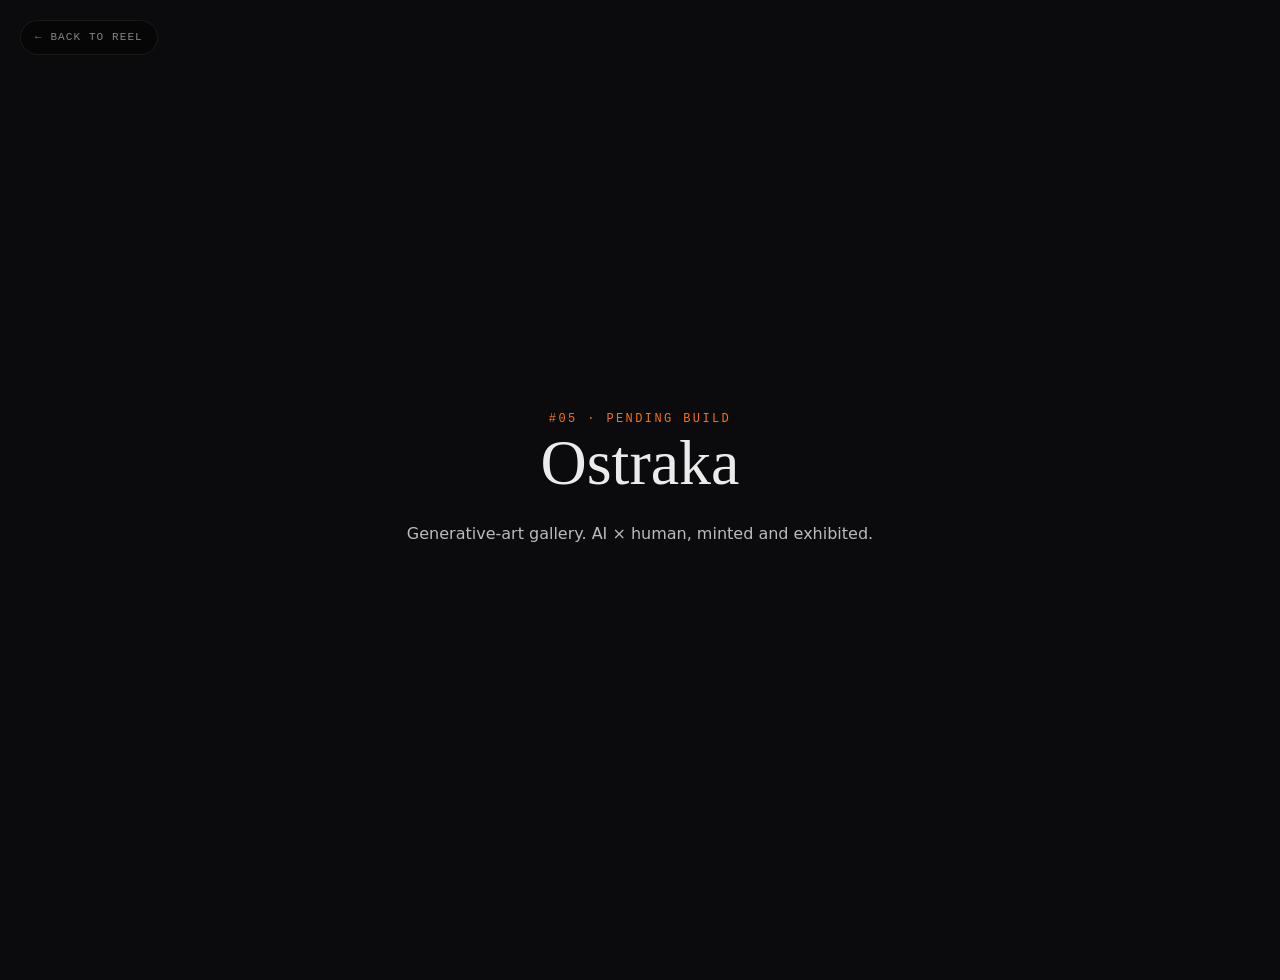
==== 05-ostraka/index.html @ 95a56eee "init: globsense reel scaffold (12 projects + deploy)" ====
<!doctype html><html><head><meta charset="utf-8"><title>Ostraka — pending</title>
<link rel="stylesheet" href="../_shared/tokens.css">
<style>body{display:grid;place-items:center;min-height:100vh;text-align:center;padding:40px;}
h1{font-family:var(--font-display);font-size:var(--t-display);}
.tag{font-family:var(--font-mono);font-size:var(--t-micro);text-transform:uppercase;letter-spacing:.2em;color:var(--brand-accent);}
.lede{color:var(--text-d-body);max-width:540px;margin:24px auto;}</style>
</head><body>
<div>
<div class="tag">#05 · pending build</div>
<h1>Ostraka</h1>
<p class="lede">Generative-art gallery. AI × human, minted and exhibited.</p>
<a class="back-to-reel" href="../">← back to reel</a>
</div>
</body></html>
---- _shared/tokens.css ----
/* ─────────────────────────────────────────────────────────────────────────
 * Globsense Reel — shared design tokens
 *
 * Lifted from /opt/data/home/globsense/design-system/tokens.css with reel-
 * specific additions for cinematic dark mode (the default register of the
 * 2026 reel).
 *
 * Import in every project's <head>:
 *   <link rel="stylesheet" href="/reel/_shared/tokens.css">
 * ───────────────────────────────────────────────────────────────────── */

:root {
  /* Brand */
  --brand-accent: #F97316;
  --brand-accent-hover: #EA580C;
  --brand-gradient: linear-gradient(135deg, #F97316 0%, #FF2442 100%);

  /* Light surface system (use sparingly — most reel pieces are dark) */
  --surface: #FFFFFF;
  --canvas: #F5F5F5;

  /* Dark cinematic register (the default for the reel) */
  --ink-0: #0B0B0D;          /* canvas */
  --ink-1: #111114;          /* card */
  --ink-2: #18181D;          /* elevated */
  --ink-3: #22222A;          /* hover */
  --ink-line: rgba(255,255,255,0.08);
  --ink-line-strong: rgba(255,255,255,0.16);

  /* Text — dark mode */
  --text-d-title: rgba(255,255,255,0.92);
  --text-d-body: rgba(255,255,255,0.72);
  --text-d-caption: rgba(255,255,255,0.50);
  --text-d-disabled: rgba(255,255,255,0.30);

  /* Text — light mode (kept for projects that go light) */
  --text-title: rgba(0,0,0,0.86);
  --text-body: rgba(0,0,0,0.62);
  --text-caption: rgba(0,0,0,0.45);

  /* Type families */
  --font-display: 'Cormorant Garamond', 'EB Garamond', Georgia, 'Songti SC', serif;
  --font-body: 'Inter', system-ui, -apple-system, 'PingFang SC', 'Hiragino Sans GB', sans-serif;
  --font-cn: 'Noto Serif SC', 'Songti SC', 'STSong', serif;
  --font-mono: 'JetBrains Mono', 'SF Mono', 'Cascadia Code', monospace;

  /* Type scale — web */
  --t-hero: clamp(48px, 8vw, 120px);
  --t-display: clamp(36px, 5vw, 72px);
  --t-h1: clamp(28px, 3.5vw, 48px);
  --t-h2: clamp(22px, 2.5vw, 32px);
  --t-h3: 20px;
  --t-body: 16px;
  --t-small: 14px;
  --t-micro: 12px;

  /* Spacing */
  --gap-xs: 4px;
  --gap-sm: 8px;
  --gap-md: 16px;
  --gap-lg: 32px;
  --gap-xl: 64px;
  --gap-2xl: 128px;

  /* Radius */
  --r-sm: 6px;
  --r-md: 12px;
  --r-lg: 24px;
  --r-pill: 9999px;

  /* Motion */
  --ease-cinematic: cubic-bezier(0.22, 1, 0.36, 1);
  --dur-fast: 200ms;
  --dur-base: 400ms;
  --dur-slow: 800ms;
  --dur-epic: 1600ms;

  /* Z */
  --z-stamp: 100;
  --z-modal: 200;
}

/* Defaults: cinematic dark */
html, body {
  margin: 0;
  background: var(--ink-0);
  color: var(--text-d-body);
  font-family: var(--font-body);
  font-size: var(--t-body);
  line-height: 1.5;
  -webkit-font-smoothing: antialiased;
  text-rendering: optimizeLegibility;
}

h1, h2, h3, h4 { color: var(--text-d-title); font-family: var(--font-display); font-weight: 400; line-height: 1.1; margin: 0; }
a { color: inherit; text-decoration: none; }

/* Reel-wide utility classes */
.reel-stamp {
  position: fixed; bottom: 20px; right: 20px; z-index: var(--z-stamp);
  font-family: var(--font-mono); font-size: 10px; letter-spacing: 0.12em;
  text-transform: uppercase; color: var(--text-d-caption);
  background: rgba(0,0,0,0.6); backdrop-filter: blur(8px);
  padding: 8px 12px; border: 1px solid var(--ink-line); border-radius: var(--r-pill);
}
.reel-stamp .accent { color: var(--brand-accent); }

.back-to-reel {
  position: fixed; top: 20px; left: 20px; z-index: var(--z-stamp);
  font-family: var(--font-mono); font-size: 11px; letter-spacing: 0.1em;
  text-transform: uppercase; color: var(--text-d-caption);
  padding: 8px 14px; border: 1px solid var(--ink-line); border-radius: var(--r-pill);
  backdrop-filter: blur(8px); background: rgba(0,0,0,0.4);
  transition: color var(--dur-fast) var(--ease-cinematic), border-color var(--dur-fast);
}
.back-to-reel:hover { color: var(--text-d-title); border-color: var(--ink-line-strong); }
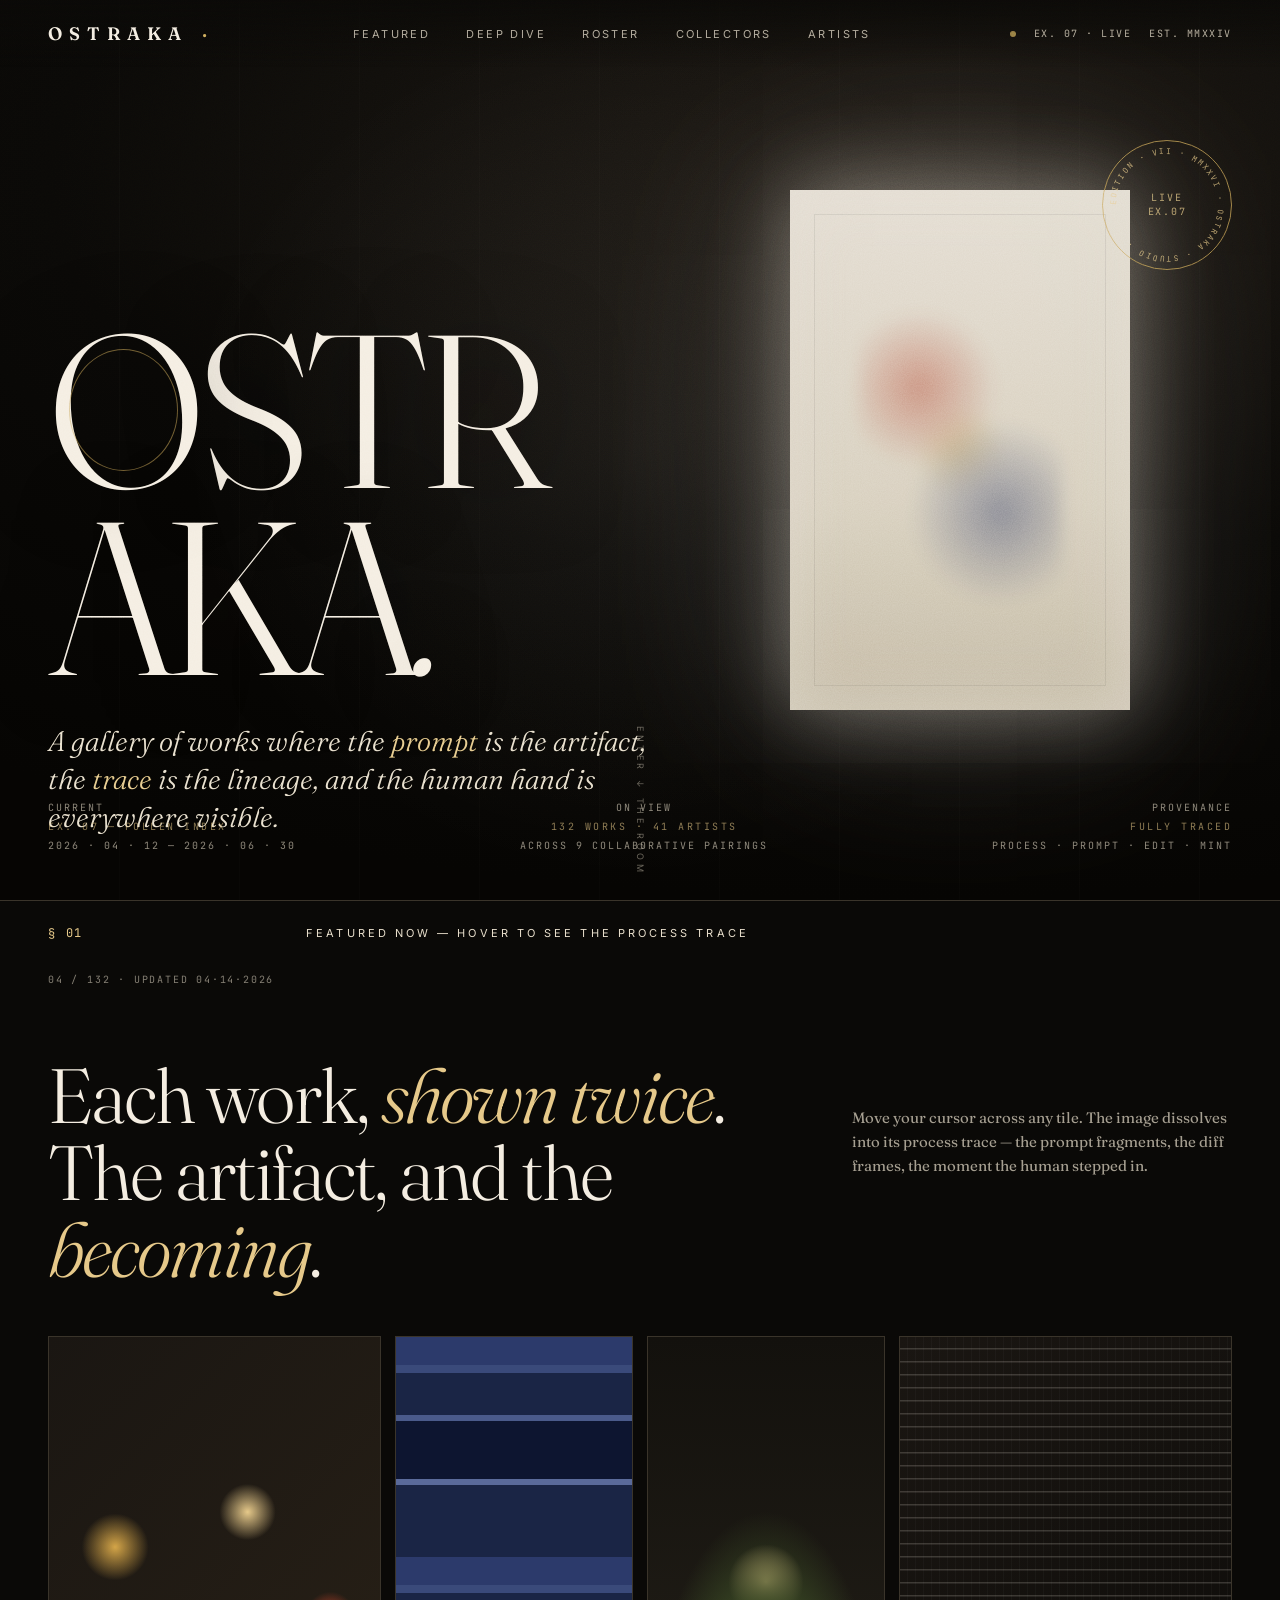
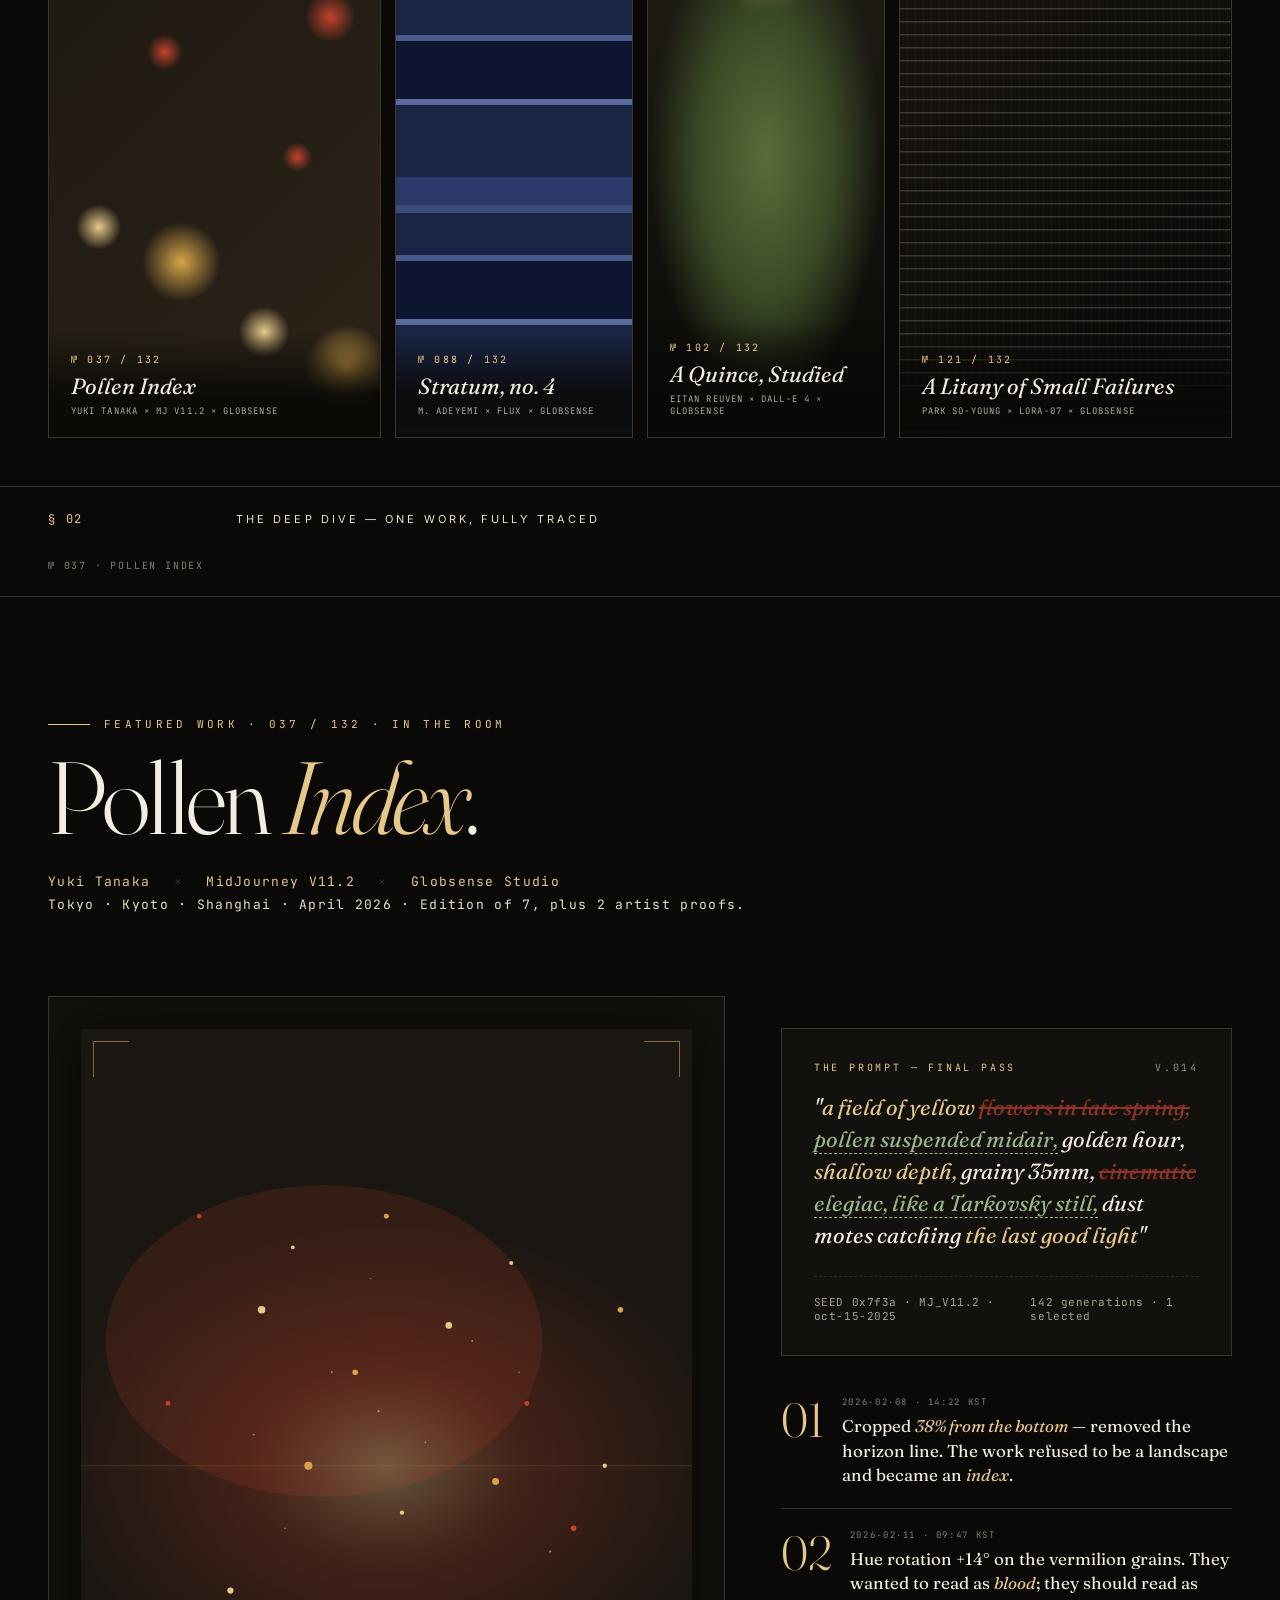
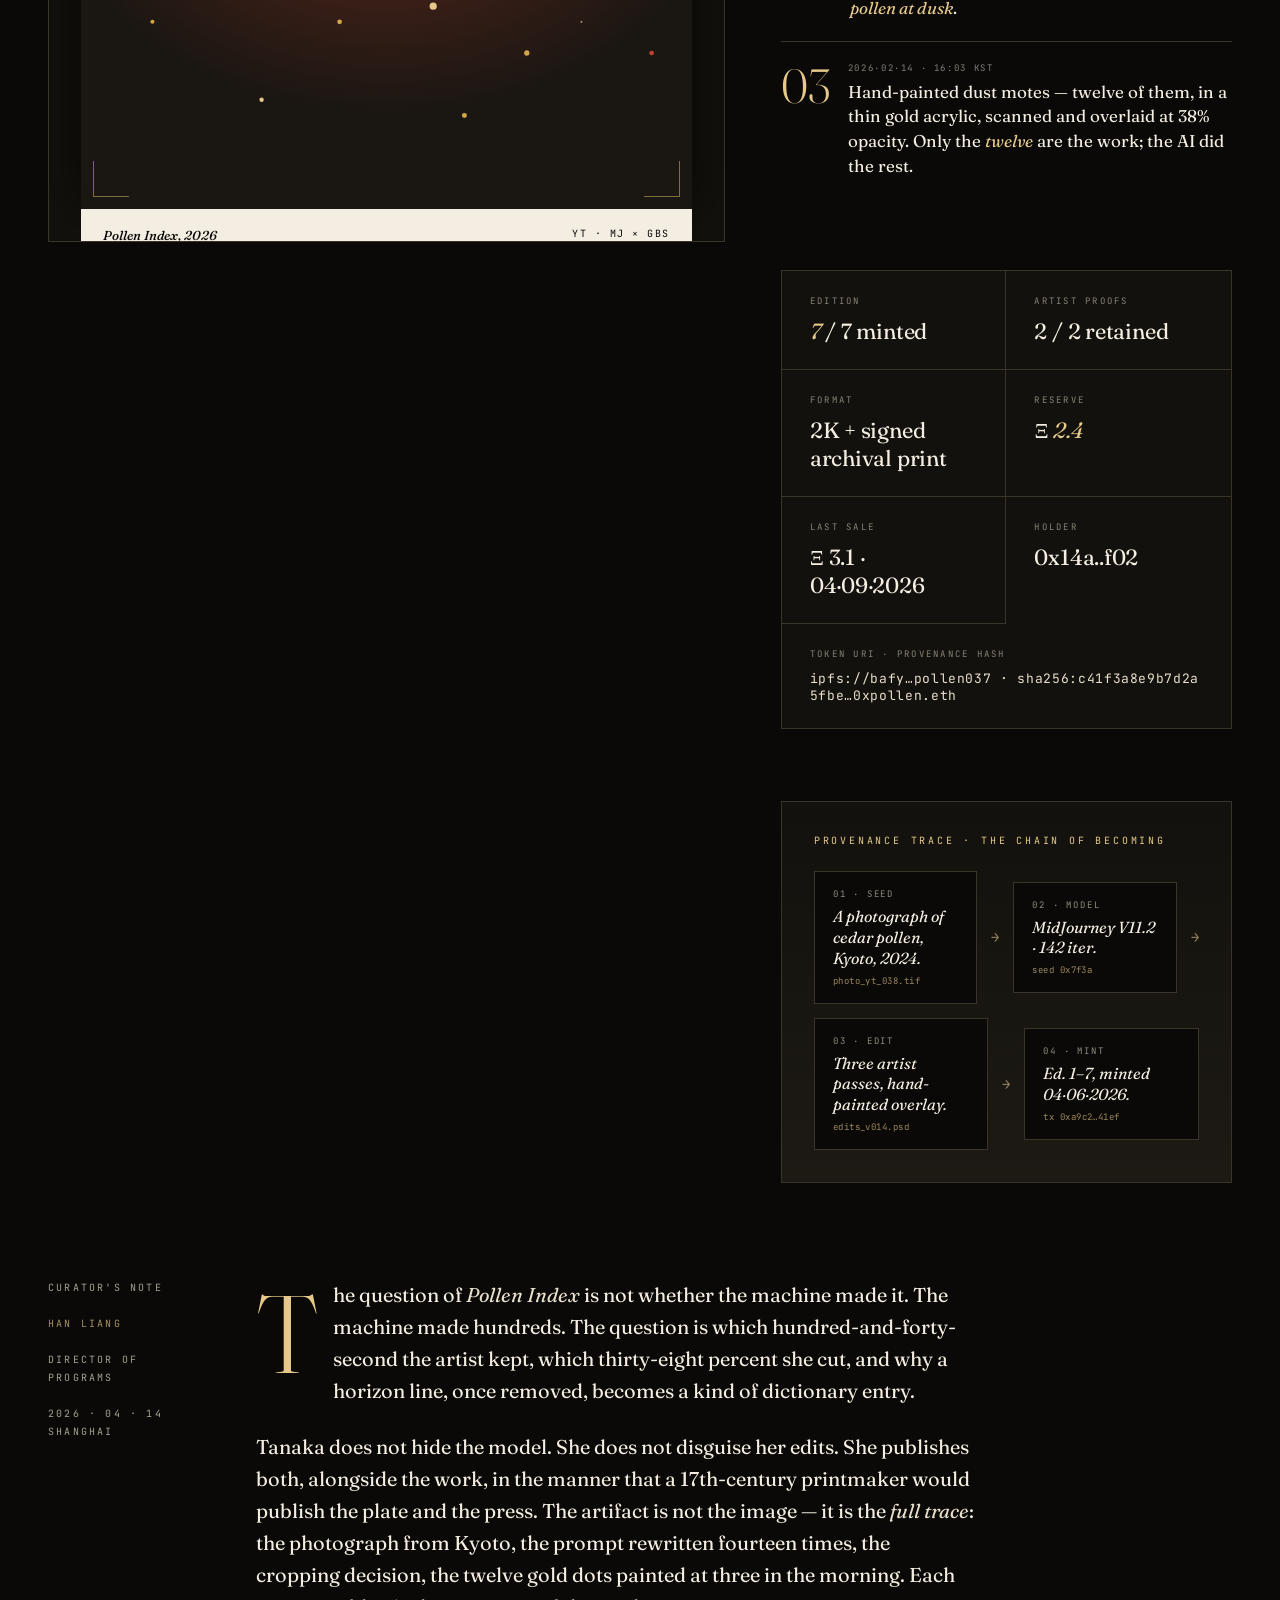
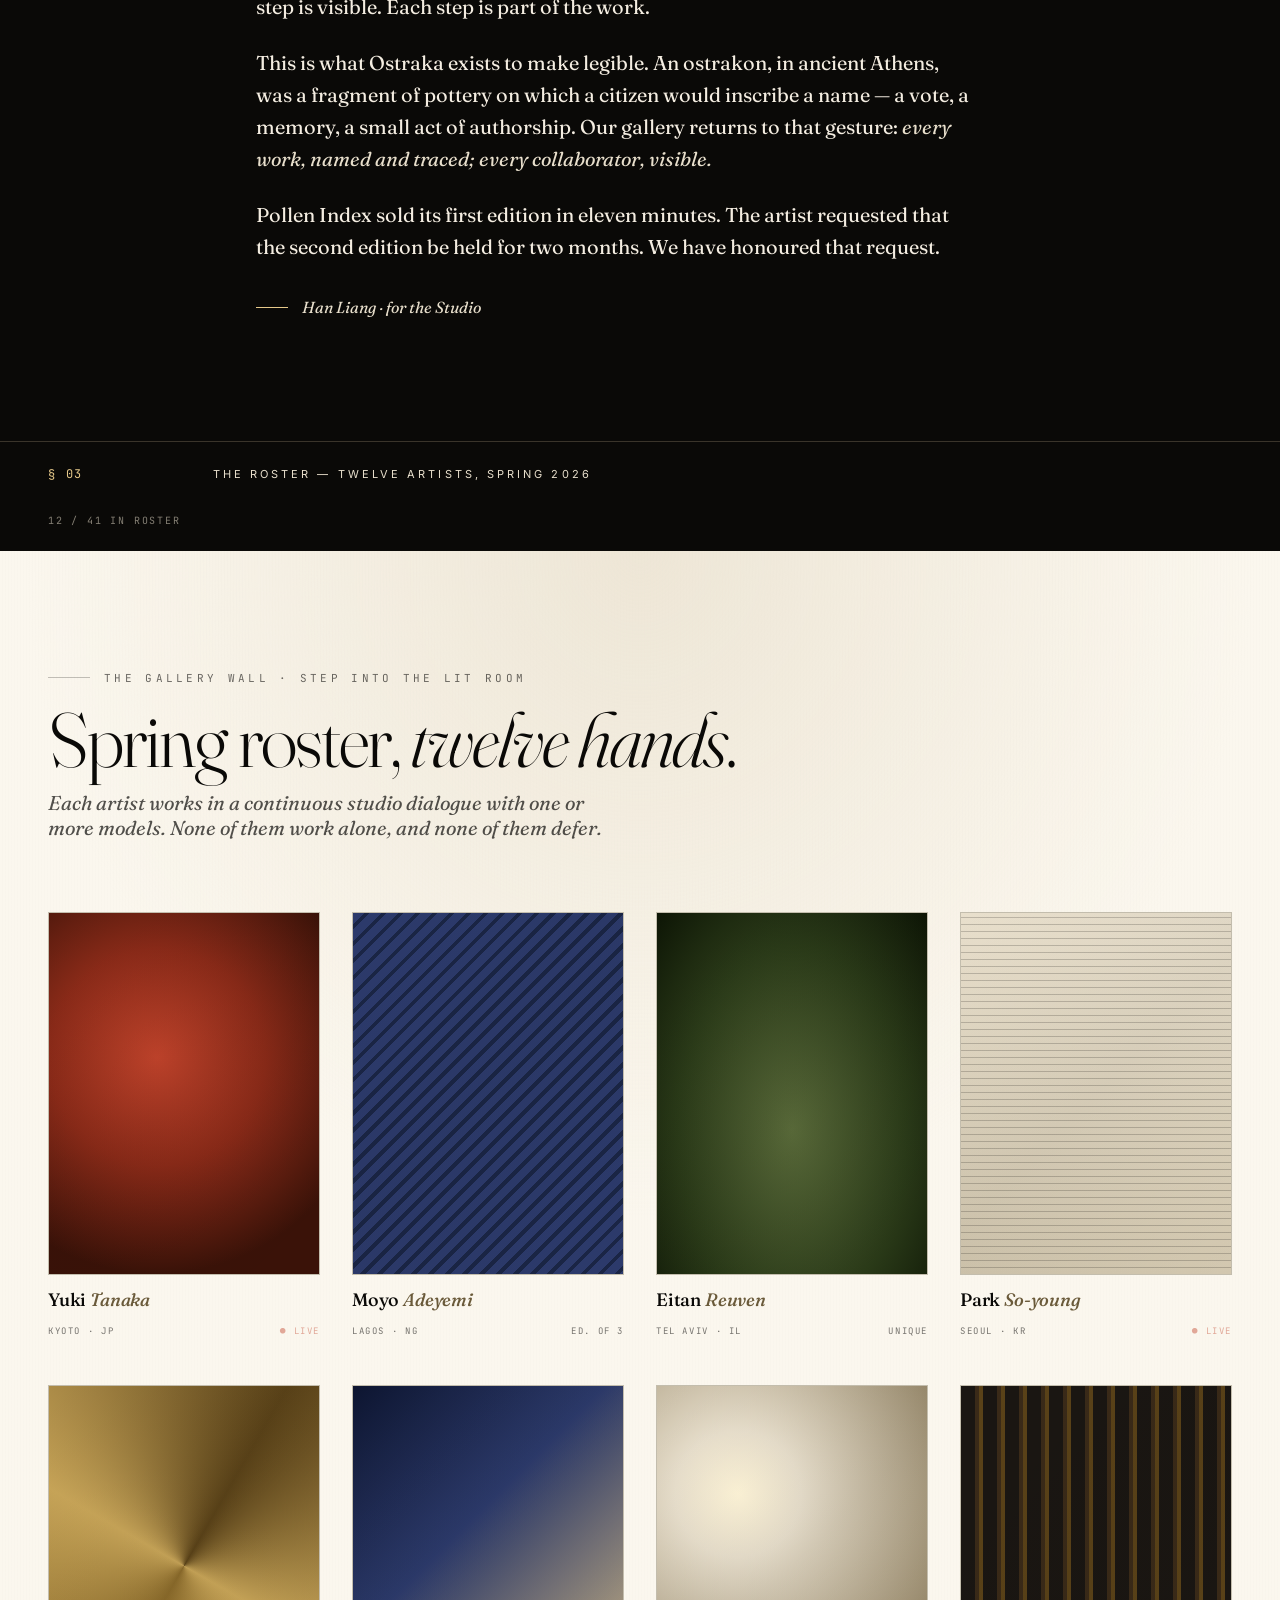
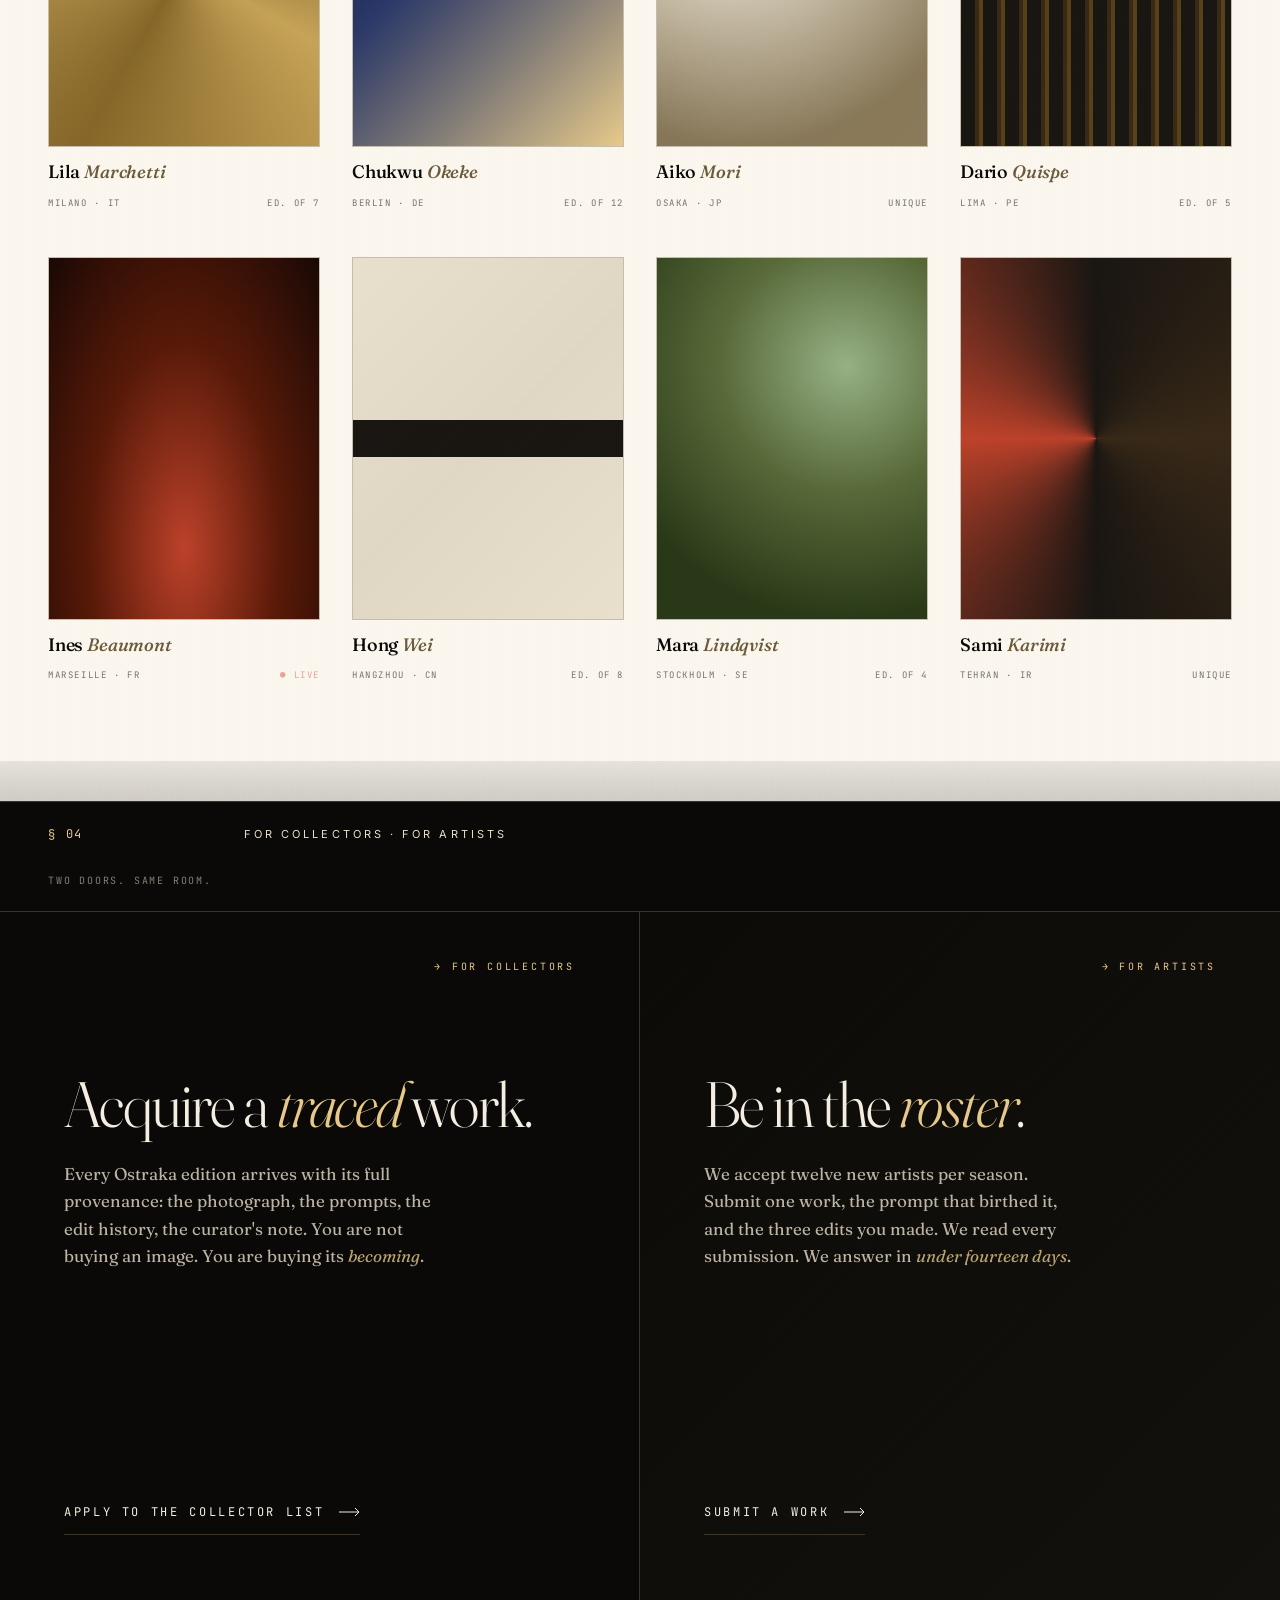
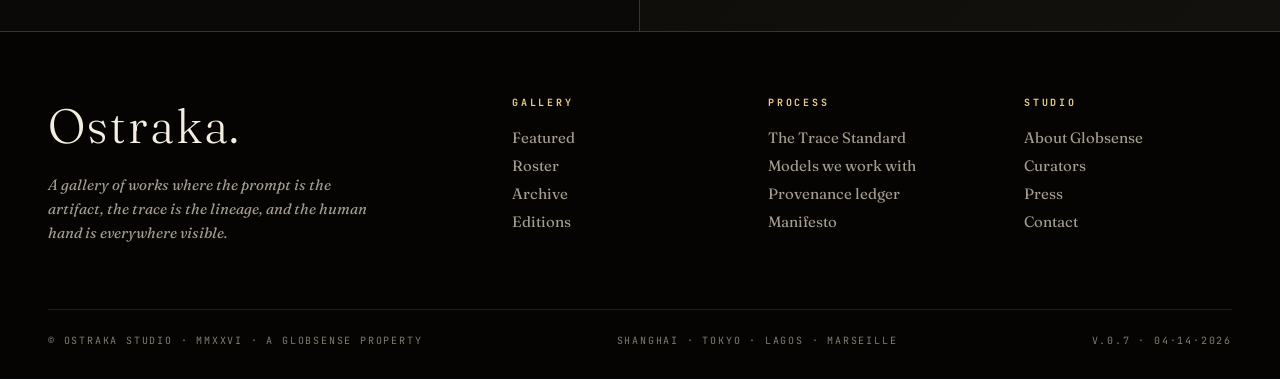
==== commit 20cd6c61: "deploy: 05-ostraka shipped" ====
--- a/05-ostraka/index.html
+++ b/05-ostraka/index.html
@@ -1,14 +1,985 @@
-<!doctype html><html><head><meta charset="utf-8"><title>Ostraka — pending</title>
-<link rel="stylesheet" href="../_shared/tokens.css">
-<style>body{display:grid;place-items:center;min-height:100vh;text-align:center;padding:40px;}
-h1{font-family:var(--font-display);font-size:var(--t-display);}
-.tag{font-family:var(--font-mono);font-size:var(--t-micro);text-transform:uppercase;letter-spacing:.2em;color:var(--brand-accent);}
-.lede{color:var(--text-d-body);max-width:540px;margin:24px auto;}</style>
-</head><body>
-<div>
-<div class="tag">#05 · pending build</div>
-<h1>Ostraka</h1>
-<p class="lede">Generative-art gallery. AI × human, minted and exhibited.</p>
-<a class="back-to-reel" href="../">← back to reel</a>
+<!DOCTYPE html>
+<html lang="en">
+<head>
+<meta charset="UTF-8" />
+<meta name="viewport" content="width=device-width, initial-scale=1.0" />
+<title>OSTRAKA — where the prompt becomes the artifact</title>
+<link rel="preconnect" href="https://fonts.googleapis.com">
+<link rel="preconnect" href="https://fonts.gstatic.com" crossorigin>
+<link href="https://fonts.googleapis.com/css2?family=Fraunces:opsz,wght@9..144,300;9..144,400;9..144,500;9..144,600;9..144,700;9..144,900&family=JetBrains+Mono:wght@300;400;500;700&family=Inter:wght@300;400;500;600&display=swap" rel="stylesheet">
+<style>
+:root{
+  --ink:#0a0907;
+  --ink-2:#13110d;
+  --ink-3:#1d1a14;
+  --line:#3a342a;
+  --bone:#f4ede1;
+  --bone-2:#e8dfcc;
+  --paper:#fbf7ee;
+  --paper-2:#ede5d2;
+  --gilt:#c8a558;
+  --gilt-2:#e6c98a;
+  --vermilion:#c1432b;
+  --cobalt:#2c3a6b;
+  --moss:#5a6b3a;
+}
+*{box-sizing:border-box;margin:0;padding:0}
+html,body{background:var(--ink);color:var(--bone);font-family:'Fraunces',serif;-webkit-font-smoothing:antialiased;overflow-x:hidden}
+::selection{background:var(--gilt);color:var(--ink)}
+a{color:inherit;text-decoration:none}
+img{max-width:100%;display:block}
+
+/* ── grain ───────────────────────────────────── */
+body::before{
+  content:"";position:fixed;inset:0;pointer-events:none;z-index:200;mix-blend-mode:overlay;opacity:.35;
+  background-image:url("data:image/svg+xml;utf8,<svg xmlns='http://www.w3.org/2000/svg' width='180' height='180'><filter id='n'><feTurbulence type='fractalNoise' baseFrequency='0.9' numOctaves='2' stitchTiles='stitch'/><feColorMatrix values='0 0 0 0 0.95  0 0 0 0 0.92  0 0 0 0 0.85  0 0 0 0.6 0'/></filter><rect width='100%' height='100%' filter='url(%23n)'/></svg>");
+}
+
+/* ── nav ───────────────────────────────────── */
+nav.top{
+  position:fixed;top:0;left:0;right:0;z-index:100;
+  padding:22px 48px;display:flex;justify-content:space-between;align-items:center;
+  font-family:'Inter',sans-serif;font-size:11px;letter-spacing:.22em;text-transform:uppercase;
+  background:linear-gradient(to bottom,rgba(10,9,7,.85),rgba(10,9,7,0));
+}
+nav.top .mark{font-family:'Fraunces',serif;font-weight:600;font-size:18px;letter-spacing:.38em;text-transform:uppercase;color:var(--bone)}
+nav.top .mark::after{content:"·";margin-left:14px;color:var(--gilt)}
+nav.top ul{display:flex;gap:36px;list-style:none}
+nav.top ul a{color:var(--bone-2);opacity:.7;transition:opacity .3s,color .3s;position:relative}
+nav.top ul a:hover{opacity:1;color:var(--gilt-2)}
+nav.top .meta{display:flex;gap:18px;align-items:center;color:var(--bone-2);opacity:.7;font-family:'JetBrains Mono',monospace;font-size:10px;letter-spacing:.15em}
+nav.top .dot{width:6px;height:6px;background:var(--gilt);border-radius:50%;animation:pulse 2.4s ease-in-out infinite}
+@keyframes pulse{0%,100%{opacity:1;transform:scale(1)}50%{opacity:.4;transform:scale(.7)}}
+
+/* ── hero ───────────────────────────────────── */
+section.hero{
+  min-height:100vh;position:relative;
+  display:grid;grid-template-columns:1fr;align-items:end;
+  padding:0 48px 64px;overflow:hidden;
+  background:radial-gradient(120% 80% at 70% 20%,#1c1813 0%,#0a0907 55%,#050402 100%);
+}
+.hero .corridor{
+  position:absolute;inset:0;pointer-events:none;
+  background:
+    radial-gradient(ellipse 60% 80% at 50% 50%,rgba(244,237,225,.06),transparent 60%),
+    repeating-linear-gradient(90deg,transparent 0,transparent 119px,rgba(244,237,225,.025) 120px);
+}
+.hero .doorway{
+  position:absolute;top:50%;left:75%;transform:translate(-50%,-50%);
+  width:340px;height:520px;
+  background:linear-gradient(180deg,#f4ede1 0%,#e8dfcc 60%,#d2c7af 100%);
+  box-shadow:
+    0 0 80px rgba(244,237,225,.4),
+    0 0 200px rgba(244,237,225,.25),
+    inset 0 0 60px rgba(244,237,225,.6);
+  opacity:.92;
+}
+.hero .doorway::before{
+  content:"";position:absolute;inset:24px;border:1px solid rgba(10,9,7,.08);
+}
+.hero .doorway::after{
+  content:"";position:absolute;left:50%;top:50%;transform:translate(-50%,-50%);
+  width:60%;height:60%;
+  background:
+    radial-gradient(circle at 30% 30%,var(--vermilion) 0,transparent 30%),
+    radial-gradient(circle at 70% 70%,var(--cobalt) 0,transparent 35%),
+    radial-gradient(circle at 50% 50%,var(--gilt) 0,transparent 25%);
+  filter:blur(8px);opacity:.45;
+}
+.hero h1{
+  font-family:'Fraunces',serif;font-weight:300;font-variation-settings:"opsz" 144;
+  font-size:clamp(72px,17vw,260px);line-height:.86;letter-spacing:-.04em;
+  color:var(--bone);position:relative;z-index:2;
+  text-shadow:0 0 80px rgba(10,9,7,.6);
+}
+.hero h1 .o-1{display:inline-block;position:relative}
+.hero h1 .o-1::after{
+  content:"";position:absolute;left:14%;top:18%;width:72%;height:64%;
+  border-radius:50%;border:1px solid var(--gilt);opacity:.5;
+  animation:rot 12s linear infinite;
+}
+@keyframes rot{to{transform:rotate(360deg)}}
+.hero .tag{
+  position:relative;z-index:2;margin-top:32px;
+  font-family:'Fraunces',serif;font-style:italic;font-weight:300;
+  font-size:clamp(20px,2.2vw,32px);color:var(--bone-2);
+  max-width:640px;line-height:1.35;
+}
+.hero .tag em{color:var(--gilt-2);font-style:italic}
+.hero .meta-row{
+  position:absolute;bottom:48px;left:48px;right:48px;
+  display:flex;justify-content:space-between;align-items:flex-end;
+  font-family:'JetBrains Mono',monospace;font-size:10px;letter-spacing:.2em;
+  text-transform:uppercase;color:var(--bone-2);opacity:.55;z-index:3;
+}
+.hero .meta-row .col{display:flex;flex-direction:column;gap:6px}
+.hero .meta-row .col strong{color:var(--gilt-2);font-weight:400;letter-spacing:.25em}
+.hero .scroll-cue{
+  position:absolute;left:50%;bottom:24px;transform:translateX(-50%);
+  font-family:'Inter',sans-serif;font-size:9px;letter-spacing:.4em;color:var(--bone-2);opacity:.4;
+  writing-mode:vertical-rl;text-transform:uppercase;
+}
+.hero .ed-stamp{
+  position:absolute;top:140px;right:48px;
+  width:130px;height:130px;border:1px solid var(--gilt);border-radius:50%;
+  display:grid;place-items:center;font-family:'JetBrains Mono',monospace;
+  font-size:10px;color:var(--gilt-2);letter-spacing:.18em;text-align:center;line-height:1.4;
+  opacity:.7;animation:rot 60s linear infinite;
+}
+.ed-stamp svg{position:absolute;inset:0;width:100%;height:100%}
+.ed-stamp svg text{fill:var(--gilt-2);font-family:'JetBrains Mono',monospace;font-size:8px;letter-spacing:.2em}
+
+/* ── section header  ───────────────────────────────────── */
+.shead{
+  display:grid;grid-template-columns:auto 1fr auto;gap:32px;align-items:center;
+  padding:24px 48px;border-top:1px solid var(--line);
+  font-family:'Inter',sans-serif;font-size:11px;letter-spacing:.28em;text-transform:uppercase;
+  color:var(--bone-2);
+}
+.shead .num{font-family:'JetBrains Mono',monospace;color:var(--gilt-2);font-size:12px;letter-spacing:.15em}
+.shead .line{height:1px;background:var(--line)}
+.shead .right{font-family:'JetBrains Mono',monospace;font-size:10px;color:var(--bone-2);opacity:.55;letter-spacing:.18em}
+
+/* ── featured grid ───────────────────────────────────── */
+section.featured{padding:48px;background:var(--ink);position:relative}
+.featured-title{
+  display:flex;justify-content:space-between;align-items:baseline;margin-bottom:48px;
+}
+.featured-title h2{
+  font-family:'Fraunces',serif;font-weight:300;font-size:clamp(40px,6vw,86px);
+  letter-spacing:-.025em;line-height:1;color:var(--bone);
+}
+.featured-title h2 em{font-style:italic;color:var(--gilt-2);font-weight:300}
+.featured-title .blurb{
+  max-width:380px;font-family:'Fraunces',serif;font-size:15px;line-height:1.6;
+  color:var(--bone-2);opacity:.7;
+}
+.tiles{
+  display:grid;grid-template-columns:1.4fr 1fr 1fr 1.4fr;gap:14px;height:78vh;min-height:560px;
+}
+.tile{
+  position:relative;overflow:hidden;background:var(--ink-2);cursor:crosshair;
+  border:1px solid var(--line);
+  transition:flex-grow .6s ease, border-color .4s;
+}
+.tile .canvas{position:absolute;inset:0;transition:transform 1.2s cubic-bezier(.2,.7,.1,1),filter .6s}
+.tile:hover .canvas{transform:scale(1.04);filter:brightness(1.1) saturate(1.2)}
+.tile:hover{border-color:var(--gilt)}
+.tile .label{
+  position:absolute;bottom:0;left:0;right:0;padding:20px 22px;z-index:3;
+  background:linear-gradient(180deg,transparent 0%,rgba(10,9,7,.92) 60%);
+}
+.tile .num{font-family:'JetBrains Mono',monospace;font-size:10px;color:var(--gilt-2);letter-spacing:.22em;margin-bottom:8px;display:block}
+.tile .title{font-family:'Fraunces',serif;font-weight:400;font-style:italic;font-size:22px;color:var(--bone);line-height:1.15;margin-bottom:6px}
+.tile .by{font-family:'JetBrains Mono',monospace;font-size:9px;color:var(--bone-2);opacity:.75;letter-spacing:.12em;text-transform:uppercase}
+.tile .trace{
+  position:absolute;top:0;right:0;bottom:0;left:0;z-index:2;
+  background:rgba(10,9,7,.88);opacity:0;transition:opacity .5s;
+  display:grid;place-items:center;padding:24px;
+  font-family:'JetBrains Mono',monospace;font-size:11px;color:var(--bone-2);
+  line-height:1.7;letter-spacing:.04em;
+}
+.tile:hover .trace{opacity:1;animation:traceFlicker .25s steps(2,end) infinite}
+@keyframes traceFlicker{50%{filter:hue-rotate(15deg) brightness(1.1)}}
+.tile .trace .ln{display:block;opacity:0;animation:traceLine .3s forwards}
+.tile:hover .trace .ln:nth-child(1){animation-delay:.05s}
+.tile:hover .trace .ln:nth-child(2){animation-delay:.18s}
+.tile:hover .trace .ln:nth-child(3){animation-delay:.32s}
+.tile:hover .trace .ln:nth-child(4){animation-delay:.48s}
+.tile:hover .trace .ln:nth-child(5){animation-delay:.66s}
+.tile:hover .trace .ln:nth-child(6){animation-delay:.84s}
+.tile:hover .trace .ln:nth-child(7){animation-delay:1.02s}
+@keyframes traceLine{to{opacity:1}}
+.tile .trace .ln em{color:var(--gilt-2);font-style:normal}
+.tile .trace .ln .add{color:#7eb87e}
+.tile .trace .ln .rem{color:var(--vermilion);text-decoration:line-through}
+
+/* art canvases */
+.c-pollen{
+  background:
+    radial-gradient(circle at 20% 30%,#d4a548 0,transparent 6%),
+    radial-gradient(circle at 35% 45%,#c1432b 0,transparent 4%),
+    radial-gradient(circle at 60% 25%,#e6c98a 0,transparent 5%),
+    radial-gradient(circle at 75% 60%,#c1432b 0,transparent 3%),
+    radial-gradient(circle at 40% 75%,#d4a548 0,transparent 7%),
+    radial-gradient(circle at 65% 85%,#e6c98a 0,transparent 4%),
+    radial-gradient(circle at 85% 40%,#c1432b 0,transparent 5%),
+    radial-gradient(circle at 15% 70%,#e6c98a 0,transparent 4%),
+    radial-gradient(circle at 90% 90%,#d4a548 0,transparent 6%),
+    linear-gradient(135deg,#1a1612,#2d2418);
+}
+.c-strata{
+  background:
+    repeating-linear-gradient(180deg,
+      #2c3a6b 0px,#2c3a6b 28px,
+      #3a4a7a 28px,#3a4a7a 36px,
+      #1a2545 36px,#1a2545 78px,
+      #4a5a8a 78px,#4a5a8a 84px,
+      #0d1530 84px,#0d1530 142px,
+      #5a6a9a 142px,#5a6a9a 148px,
+      #1a2545 148px,#1a2545 220px),
+    linear-gradient(90deg,transparent 60%,rgba(10,9,7,.6));
+}
+.c-still{
+  background:
+    radial-gradient(ellipse 70% 50% at 50% 60%,#5a6b3a 0,#3a4a25 40%,transparent 70%),
+    radial-gradient(ellipse 40% 30% at 50% 60%,#8a9a5a 0,transparent 60%),
+    radial-gradient(circle at 50% 35%,#e6c98a 0,transparent 8%),
+    linear-gradient(180deg,#13110d 0%,#1d1a14 40%,#0a0907 100%);
+}
+.c-litany{
+  background:
+    repeating-linear-gradient(0deg,transparent 0,transparent 11px,rgba(244,237,225,.18) 12px,rgba(244,237,225,.18) 13px),
+    repeating-linear-gradient(90deg,transparent 0,transparent 7px,rgba(244,237,225,.06) 8px),
+    linear-gradient(135deg,#1a1612,#0a0907);
+}
+
+/* ── deep dive ───────────────────────────────────── */
+section.deep{
+  padding:120px 0;background:var(--ink);position:relative;
+  border-top:1px solid var(--line);
+}
+.deep .container{max-width:1440px;margin:0 auto;padding:0 48px}
+.deep .eyebrow{
+  font-family:'JetBrains Mono',monospace;font-size:11px;letter-spacing:.3em;color:var(--gilt-2);
+  text-transform:uppercase;margin-bottom:18px;display:flex;align-items:center;gap:14px;
+}
+.deep .eyebrow::before{content:"";width:42px;height:1px;background:var(--gilt-2)}
+.deep h2{
+  font-family:'Fraunces',serif;font-weight:300;font-variation-settings:"opsz" 144;
+  font-size:clamp(48px,8vw,132px);line-height:.94;letter-spacing:-.035em;
+  margin-bottom:24px;color:var(--bone);
+}
+.deep h2 em{font-style:italic;color:var(--gilt-2);font-weight:300}
+.deep .by-line{
+  font-family:'JetBrains Mono',monospace;font-size:13px;color:var(--bone-2);letter-spacing:.1em;
+  margin-bottom:80px;line-height:1.8;
+}
+.deep .by-line span{color:var(--gilt-2)}
+.deep .by-line .x{margin:0 14px;color:var(--line)}
+
+.deep-grid{display:grid;grid-template-columns:1.5fr 1fr;gap:56px;margin-bottom:96px}
+.work-frame{
+  aspect-ratio:4/5;position:relative;background:var(--ink-2);
+  border:1px solid var(--line);overflow:hidden;
+}
+.work-frame .matte{
+  position:absolute;inset:32px;background:var(--ink);overflow:hidden;
+  box-shadow:inset 0 0 0 1px rgba(244,237,225,.08),0 0 50px rgba(0,0,0,.6);
+}
+.work-frame .art{
+  position:absolute;inset:0;
+}
+.work-frame .corner{
+  position:absolute;width:36px;height:36px;border:1px solid var(--gilt);opacity:.6;
+}
+.work-frame .corner.tl{top:12px;left:12px;border-right:none;border-bottom:none}
+.work-frame .corner.tr{top:12px;right:12px;border-left:none;border-bottom:none}
+.work-frame .corner.bl{bottom:12px;left:12px;border-right:none;border-top:none}
+.work-frame .corner.br{bottom:12px;right:12px;border-left:none;border-top:none}
+.work-frame .plaque{
+  position:absolute;left:32px;right:32px;bottom:-20px;background:var(--bone);color:var(--ink);
+  padding:18px 22px;font-family:'JetBrains Mono',monospace;font-size:10px;letter-spacing:.15em;
+  text-transform:uppercase;display:flex;justify-content:space-between;
+}
+.work-frame .plaque .title-it{font-family:'Fraunces',serif;font-style:italic;font-size:13px;text-transform:none;letter-spacing:0;font-weight:500}
+
+.pollen-art{
+  position:absolute;inset:0;
+  background:radial-gradient(ellipse 50% 70% at 50% 55%,#1a1612 0%,#0a0907 100%);
+}
+.pollen-art svg{position:absolute;inset:0;width:100%;height:100%}
+
+.deep-side{display:flex;flex-direction:column;gap:40px;padding-top:32px}
+.prompt-card{
+  background:var(--ink-2);border:1px solid var(--line);padding:32px;position:relative;
+}
+.prompt-card .lbl{
+  font-family:'JetBrains Mono',monospace;font-size:10px;letter-spacing:.28em;color:var(--gilt-2);
+  text-transform:uppercase;margin-bottom:18px;display:flex;justify-content:space-between;
+}
+.prompt-card .lbl span:last-child{color:var(--bone-2);opacity:.6}
+.prompt-card .pmt{
+  font-family:'Fraunces',serif;font-style:italic;font-weight:400;font-size:22px;line-height:1.45;
+  color:var(--bone);
+}
+.prompt-card .pmt mark{background:transparent;color:var(--gilt-2);font-style:italic}
+.prompt-card .pmt .strike{text-decoration:line-through;color:var(--vermilion);opacity:.7}
+.prompt-card .pmt .ins{color:#9bb78a;border-bottom:1px dashed #9bb78a}
+.prompt-card .seed{
+  margin-top:24px;padding-top:18px;border-top:1px dashed var(--line);
+  font-family:'JetBrains Mono',monospace;font-size:11px;color:var(--bone-2);opacity:.7;
+  display:flex;justify-content:space-between;letter-spacing:.05em;
+}
+
+.edits{display:flex;flex-direction:column;gap:20px}
+.edit-row{
+  display:grid;grid-template-columns:auto 1fr;gap:18px;align-items:start;
+  padding-bottom:20px;border-bottom:1px solid var(--line);
+}
+.edit-row:last-child{border-bottom:none}
+.edit-num{
+  font-family:'Fraunces',serif;font-weight:300;font-size:48px;line-height:1;color:var(--gilt-2);
+  font-variation-settings:"opsz" 144;
+}
+.edit-body .when{font-family:'JetBrains Mono',monospace;font-size:9px;letter-spacing:.18em;color:var(--bone-2);opacity:.55;text-transform:uppercase;margin-bottom:6px}
+.edit-body .what{font-family:'Fraunces',serif;font-size:17px;line-height:1.45;color:var(--bone);font-weight:400}
+.edit-body .what em{font-style:italic;color:var(--gilt-2)}
+
+/* mint metadata */
+.mint{
+  display:grid;grid-template-columns:1fr 1fr;gap:0;
+  margin-top:32px;border:1px solid var(--line);background:var(--ink-2);
+}
+.mint .cell{padding:24px 28px;border-right:1px solid var(--line);border-bottom:1px solid var(--line)}
+.mint .cell:nth-child(2n){border-right:none}
+.mint .cell:nth-last-child(-n+2){border-bottom:none}
+.mint .k{font-family:'JetBrains Mono',monospace;font-size:9px;letter-spacing:.25em;color:var(--bone-2);opacity:.55;text-transform:uppercase;margin-bottom:10px}
+.mint .v{font-family:'Fraunces',serif;font-weight:400;font-size:22px;color:var(--bone);letter-spacing:-.01em}
+.mint .v em{font-style:italic;color:var(--gilt-2)}
+.mint .v.mono{font-family:'JetBrains Mono',monospace;font-size:13px;letter-spacing:.05em;color:var(--bone-2);word-break:break-all}
+
+.provenance{
+  margin-top:32px;padding:32px;background:linear-gradient(180deg,var(--ink-2),var(--ink-3));
+  border:1px solid var(--line);
+}
+.provenance .lbl{font-family:'JetBrains Mono',monospace;font-size:10px;letter-spacing:.28em;color:var(--gilt-2);text-transform:uppercase;margin-bottom:24px}
+.prov-chain{display:flex;align-items:center;gap:14px;flex-wrap:wrap}
+.prov-node{
+  flex:1;min-width:160px;border:1px solid var(--line);padding:16px 18px;background:var(--ink);
+  position:relative;
+}
+.prov-node .t{font-family:'JetBrains Mono',monospace;font-size:9px;letter-spacing:.2em;color:var(--bone-2);opacity:.6;text-transform:uppercase;margin-bottom:6px}
+.prov-node .n{font-family:'Fraunces',serif;font-style:italic;font-size:16px;color:var(--bone);line-height:1.3}
+.prov-node .h{font-family:'JetBrains Mono',monospace;font-size:9px;color:var(--gilt-2);opacity:.65;margin-top:6px;letter-spacing:.05em}
+.prov-arr{color:var(--gilt-2);font-family:'JetBrains Mono',monospace;font-size:14px;opacity:.6}
+
+.essay{
+  margin-top:96px;display:grid;grid-template-columns:160px 1fr;gap:48px;
+}
+.essay .meta{font-family:'JetBrains Mono',monospace;font-size:10px;letter-spacing:.22em;text-transform:uppercase;color:var(--bone-2);opacity:.7;line-height:1.8}
+.essay .meta span{display:block;color:var(--gilt-2)}
+.essay-body{
+  font-family:'Fraunces',serif;font-size:20px;line-height:1.6;color:var(--bone);max-width:720px;
+}
+.essay-body .dropcap{
+  float:left;font-family:'Fraunces',serif;font-weight:300;font-variation-settings:"opsz" 144;
+  font-size:110px;line-height:.85;padding:8px 14px 0 0;color:var(--gilt-2);
+}
+.essay-body p{margin-bottom:1.2em}
+.essay-body p em{font-style:italic;color:var(--bone-2)}
+.essay-body .sig{
+  margin-top:32px;font-family:'Fraunces',serif;font-style:italic;font-size:16px;color:var(--bone-2);
+  display:flex;align-items:center;gap:14px;
+}
+.essay-body .sig::before{content:"";display:block;width:32px;height:1px;background:var(--gilt-2)}
+
+/* ── gallery wall (white section) ───────────────────────────────────── */
+section.wall{
+  background:var(--paper);color:var(--ink);padding:120px 48px;position:relative;
+  overflow:hidden;
+}
+.wall::before{
+  content:"";position:absolute;inset:0;
+  background:
+    radial-gradient(ellipse 80% 60% at 50% 0%,rgba(232,223,204,.7) 0%,transparent 60%),
+    repeating-linear-gradient(90deg,transparent 0,transparent 2px,rgba(10,9,7,.015) 3px);
+  pointer-events:none;
+}
+.wall .container{max-width:1440px;margin:0 auto;position:relative}
+.wall .floor{
+  position:absolute;bottom:-120px;left:-48px;right:-48px;height:160px;
+  background:linear-gradient(180deg,rgba(10,9,7,.08),rgba(10,9,7,.18));
+  transform:perspective(800px) rotateX(78deg);transform-origin:top;
+}
+.wall .eyebrow{font-family:'JetBrains Mono',monospace;font-size:11px;letter-spacing:.3em;color:var(--ink);opacity:.6;text-transform:uppercase;margin-bottom:18px;display:flex;align-items:center;gap:14px}
+.wall .eyebrow::before{content:"";width:42px;height:1px;background:var(--ink);opacity:.4}
+.wall h2{
+  font-family:'Fraunces',serif;font-weight:300;font-variation-settings:"opsz" 144;
+  font-size:clamp(40px,6vw,86px);line-height:.96;letter-spacing:-.025em;color:var(--ink);
+  margin-bottom:14px;
+}
+.wall h2 em{font-style:italic}
+.wall .sub{font-family:'Fraunces',serif;font-style:italic;font-size:20px;color:var(--ink);opacity:.7;max-width:560px;margin-bottom:72px}
+
+.roster{
+  display:grid;grid-template-columns:repeat(4,1fr);gap:48px 32px;
+}
+.artist{display:flex;flex-direction:column;gap:14px;cursor:default;transition:transform .4s}
+.artist:hover{transform:translateY(-4px)}
+.portrait{
+  aspect-ratio:3/4;background:var(--paper-2);border:1px solid rgba(10,9,7,.18);
+  position:relative;overflow:hidden;
+}
+.portrait::after{
+  content:"";position:absolute;inset:0;
+  background:linear-gradient(135deg,transparent 0%,rgba(10,9,7,.04) 50%,transparent 100%);
+  pointer-events:none;
+}
+.p-art{position:absolute;inset:0;display:grid;place-items:center}
+
+.artist .name{font-family:'Fraunces',serif;font-weight:500;font-size:18px;color:var(--ink);letter-spacing:-.01em;line-height:1.2}
+.artist .name em{font-style:italic;color:#6a5a3a}
+.artist .meta{font-family:'JetBrains Mono',monospace;font-size:9px;letter-spacing:.18em;color:var(--ink);opacity:.55;text-transform:uppercase;display:flex;justify-content:space-between}
+.artist .meta .dot{color:var(--vermilion);opacity:.8}
+
+/* ── CTA split ───────────────────────────────────── */
+section.cta{
+  display:grid;grid-template-columns:1fr 1fr;min-height:80vh;background:var(--ink);
+  border-top:1px solid var(--line);
+}
+.cta-half{
+  position:relative;padding:96px 64px;display:flex;flex-direction:column;justify-content:space-between;
+  border-right:1px solid var(--line);overflow:hidden;
+}
+.cta-half:last-child{border-right:none;background:linear-gradient(135deg,#0d0b08 0%,#13110d 100%)}
+.cta-half .stamp{
+  position:absolute;top:48px;right:64px;font-family:'JetBrains Mono',monospace;font-size:10px;
+  letter-spacing:.28em;color:var(--gilt-2);text-transform:uppercase;
+}
+.cta-half h3{
+  font-family:'Fraunces',serif;font-weight:300;font-variation-settings:"opsz" 144;
+  font-size:clamp(36px,5vw,72px);line-height:1;letter-spacing:-.025em;color:var(--bone);
+  margin-top:64px;
+}
+.cta-half h3 em{font-style:italic;color:var(--gilt-2)}
+.cta-half .desc{
+  font-family:'Fraunces',serif;font-size:17px;line-height:1.6;color:var(--bone-2);opacity:.8;
+  max-width:380px;margin-top:24px;
+}
+.cta-half .desc em{font-style:italic;color:var(--gilt-2);opacity:1}
+.cta-half .arrow{
+  margin-top:48px;display:inline-flex;align-items:center;gap:14px;
+  font-family:'JetBrains Mono',monospace;font-size:12px;letter-spacing:.22em;color:var(--bone);
+  text-transform:uppercase;border-bottom:1px solid var(--line);padding-bottom:14px;
+  width:fit-content;transition:gap .3s,border-color .3s;cursor:pointer;
+}
+.cta-half .arrow:hover{gap:22px;border-color:var(--gilt-2);color:var(--gilt-2)}
+.cta-half .arrow svg{transition:transform .3s}
+.cta-half .arrow:hover svg{transform:translateX(6px)}
+
+/* ── footer ───────────────────────────────────── */
+footer{
+  padding:64px 48px 32px;background:#050402;color:var(--bone-2);border-top:1px solid var(--line);
+}
+footer .row{display:grid;grid-template-columns:2fr 1fr 1fr 1fr;gap:48px;margin-bottom:64px}
+footer .brand{font-family:'Fraunces',serif;font-weight:300;font-size:48px;letter-spacing:.04em;color:var(--bone);margin-bottom:18px}
+footer .credo{font-family:'Fraunces',serif;font-style:italic;font-size:15px;line-height:1.6;max-width:340px;opacity:.7}
+footer h4{font-family:'JetBrains Mono',monospace;font-size:10px;letter-spacing:.28em;text-transform:uppercase;color:var(--gilt-2);margin-bottom:18px}
+footer ul{list-style:none;display:flex;flex-direction:column;gap:8px}
+footer ul a{font-family:'Fraunces',serif;font-size:15px;opacity:.7;transition:opacity .3s,color .3s}
+footer ul a:hover{opacity:1;color:var(--gilt-2)}
+footer .baseline{
+  display:flex;justify-content:space-between;padding-top:24px;border-top:1px solid var(--line);
+  font-family:'JetBrains Mono',monospace;font-size:10px;letter-spacing:.18em;color:var(--bone-2);opacity:.55;text-transform:uppercase;
+}
+
+/* responsive */
+@media (max-width:1100px){
+  .tiles{grid-template-columns:1fr 1fr;height:auto}
+  .tile{aspect-ratio:4/5}
+  .deep-grid{grid-template-columns:1fr}
+  .roster{grid-template-columns:repeat(2,1fr)}
+  section.cta{grid-template-columns:1fr}
+  .cta-half{border-right:none;border-bottom:1px solid var(--line)}
+  footer .row{grid-template-columns:1fr 1fr}
+  .essay{grid-template-columns:1fr}
+  .essay .meta{margin-bottom:24px}
+}
+@media (max-width:640px){
+  nav.top{padding:18px 22px}
+  nav.top ul{display:none}
+  section.hero,section.featured,.deep .container,section.wall,footer{padding-left:22px;padding-right:22px}
+  .hero .doorway{width:200px;height:320px;left:80%}
+  .hero .meta-row{display:none}
+  .tiles{grid-template-columns:1fr}
+  .roster{grid-template-columns:1fr 1fr;gap:24px}
+  .cta-half{padding:48px 24px}
+  .mint{grid-template-columns:1fr}
+  .mint .cell{border-right:none}
+  .mint .cell:not(:last-child){border-bottom:1px solid var(--line)}
+}
+</style>
+</head>
+<body>
+
+<!-- nav -->
+<nav class="top">
+  <div class="mark">OSTRAKA</div>
+  <ul>
+    <li><a href="#featured">Featured</a></li>
+    <li><a href="#deep">Deep dive</a></li>
+    <li><a href="#roster">Roster</a></li>
+    <li><a href="#collectors">Collectors</a></li>
+    <li><a href="#artists">Artists</a></li>
+  </ul>
+  <div class="meta"><span class="dot"></span><span>EX. 07 · LIVE</span><span>EST. MMXXIV</span></div>
+</nav>
+
+<!-- hero -->
+<section class="hero">
+  <div class="corridor"></div>
+  <div class="doorway"></div>
+
+  <div class="ed-stamp">
+    <svg viewBox="0 0 130 130"><defs><path id="circ" d="M65,65 m-52,0 a52,52 0 1,1 104,0 a52,52 0 1,1 -104,0"/></defs><text><textPath href="#circ" startOffset="0">EDITION · VII · MMXXVI · OSTRAKA · STUDIO · </textPath></text></svg>
+    LIVE<br>EX.07
+  </div>
+
+  <div>
+    <h1><span class="o-1">O</span>STR<br>AKA<em>.</em></h1>
+    <p class="tag">A gallery of works where the <em>prompt</em> is the artifact, the <em>trace</em> is the lineage, and the human hand is everywhere visible.</p>
+  </div>
+
+  <div class="meta-row">
+    <div class="col">
+      <span>Current</span><strong>Ex. 07 — Pollen Index</strong><span>2026 · 04 · 12 — 2026 · 06 · 30</span>
+    </div>
+    <div class="col" style="align-items:center">
+      <span>On view</span><strong>132 works · 41 artists</strong><span>across 9 collaborative pairings</span>
+    </div>
+    <div class="col" style="align-items:flex-end">
+      <span>Provenance</span><strong>fully traced</strong><span>process · prompt · edit · mint</span>
+    </div>
+  </div>
+
+  <div class="scroll-cue">ENTER ↓ THE ROOM</div>
+</section>
+
+<!-- section head: featured -->
+<div class="shead" id="featured">
+  <span class="num">§ 01</span>
+  <span>Featured Now — Hover to See the Process Trace</span>
+  <div class="line"></div>
+  <span class="right">04 / 132 · UPDATED 04·14·2026</span>
 </div>
-</body></html>+
+<!-- featured tiles -->
+<section class="featured">
+  <div class="featured-title">
+    <h2>Each work, <em>shown twice</em>.<br>The artifact, and the <em>becoming</em>.</h2>
+    <p class="blurb">Move your cursor across any tile. The image dissolves into its process trace — the prompt fragments, the diff frames, the moment the human stepped in.</p>
+  </div>
+
+  <div class="tiles">
+    <article class="tile">
+      <div class="canvas c-pollen"></div>
+      <div class="trace">
+        <div>
+          <span class="ln">› <em>SEED</em> 0x7f3a · 4096 × 5120</span>
+          <span class="ln">› PROMPT: "a field of yellow <span class="rem">flowers</span> <span class="add">pollen suspended midair</span>"</span>
+          <span class="ln">› MODEL: <em>MJ_V11.2_oct</em></span>
+          <span class="ln">› ITER: 142 generations</span>
+          <span class="ln">› HUMAN_PASS_01: cropped 38%</span>
+          <span class="ln">› HUMAN_PASS_02: vermillion shifted +14°</span>
+          <span class="ln">› STATE: <em>final · minted</em></span>
+        </div>
+      </div>
+      <div class="label">
+        <span class="num">№ 037 / 132</span>
+        <div class="title">Pollen Index</div>
+        <div class="by">Yuki Tanaka × MJ V11.2 × Globsense</div>
+      </div>
+    </article>
+
+    <article class="tile">
+      <div class="canvas c-strata"></div>
+      <div class="trace">
+        <div>
+          <span class="ln">› <em>SEED</em> 0xbe09 · 3072 × 5120</span>
+          <span class="ln">› PROMPT: "<span class="rem">geological</span> <span class="add">stratigraphic</span> cross-section, cobalt"</span>
+          <span class="ln">› MODEL: <em>FLUX.1_PRO + SDXL refiner</em></span>
+          <span class="ln">› ITER: 89 generations</span>
+          <span class="ln">› HUMAN_PASS_01: layer 4 inverted</span>
+          <span class="ln">› HUMAN_PASS_02: noise grain +0.18</span>
+          <span class="ln">› STATE: <em>final · ed. 1/3</em></span>
+        </div>
+      </div>
+      <div class="label">
+        <span class="num">№ 088 / 132</span>
+        <div class="title">Stratum, no. 4</div>
+        <div class="by">M. Adeyemi × FLUX × Globsense</div>
+      </div>
+    </article>
+
+    <article class="tile">
+      <div class="canvas c-still"></div>
+      <div class="trace">
+        <div>
+          <span class="ln">› <em>SEED</em> 0x4422 · 4096 × 4096</span>
+          <span class="ln">› PROMPT: "still life, moss, single <span class="rem">lemon</span> <span class="add">quince</span>"</span>
+          <span class="ln">› MODEL: <em>DALL-E 4 + inpainted</em></span>
+          <span class="ln">› ITER: 211 generations</span>
+          <span class="ln">› HUMAN_PASS_01: lemon → quince</span>
+          <span class="ln">› HUMAN_PASS_02: top light, hand-painted</span>
+          <span class="ln">› STATE: <em>final · unique</em></span>
+        </div>
+      </div>
+      <div class="label">
+        <span class="num">№ 102 / 132</span>
+        <div class="title">A Quince, Studied</div>
+        <div class="by">Eitan Reuven × DALL-E 4 × Globsense</div>
+      </div>
+    </article>
+
+    <article class="tile">
+      <div class="canvas c-litany"></div>
+      <div class="trace">
+        <div>
+          <span class="ln">› <em>SEED</em> 0xc0de · 8192 × 2048</span>
+          <span class="ln">› PROMPT: "the litany of <span class="rem">numbers</span> <span class="add">small failures</span>"</span>
+          <span class="ln">› MODEL: <em>custom-trained · LoRA_07</em></span>
+          <span class="ln">› ITER: 1,408 generations</span>
+          <span class="ln">› HUMAN_PASS_01: hand-typeset overlay</span>
+          <span class="ln">› HUMAN_PASS_02: bleed +6px, ink density 0.9</span>
+          <span class="ln">› STATE: <em>final · ed. 1/12</em></span>
+        </div>
+      </div>
+      <div class="label">
+        <span class="num">№ 121 / 132</span>
+        <div class="title">A Litany of Small Failures</div>
+        <div class="by">Park So-young × LoRA-07 × Globsense</div>
+      </div>
+    </article>
+  </div>
+</section>
+
+<!-- section head: deep -->
+<div class="shead" id="deep">
+  <span class="num">§ 02</span>
+  <span>The Deep Dive — One Work, Fully Traced</span>
+  <div class="line"></div>
+  <span class="right">№ 037 · POLLEN INDEX</span>
+</div>
+
+<!-- deep dive -->
+<section class="deep">
+  <div class="container">
+    <div class="eyebrow">Featured work · 037 / 132 · in the room</div>
+    <h2>Pollen <em>Index</em>.</h2>
+    <p class="by-line">
+      <span>Yuki Tanaka</span> <span class="x">×</span> <span>MidJourney V11.2</span> <span class="x">×</span> <span>Globsense Studio</span><br>
+      Tokyo · Kyoto · Shanghai · April 2026 · Edition of 7, plus 2 artist proofs.
+    </p>
+
+    <div class="deep-grid">
+      <div class="work-frame">
+        <div class="matte">
+          <div class="pollen-art">
+            <svg viewBox="0 0 400 500" preserveAspectRatio="xMidYMid slice">
+              <defs>
+                <radialGradient id="bloom" cx="50%" cy="50%" r="50%">
+                  <stop offset="0%" stop-color="#e6c98a" stop-opacity="0.95"/>
+                  <stop offset="40%" stop-color="#c1432b" stop-opacity="0.6"/>
+                  <stop offset="100%" stop-color="#c1432b" stop-opacity="0"/>
+                </radialGradient>
+                <radialGradient id="grain" cx="50%" cy="50%" r="50%">
+                  <stop offset="0%" stop-color="#d4a548" stop-opacity="1"/>
+                  <stop offset="100%" stop-color="#d4a548" stop-opacity="0"/>
+                </radialGradient>
+                <filter id="soft"><feGaussianBlur stdDeviation="0.6"/></filter>
+              </defs>
+              <rect width="400" height="500" fill="#1a1612"/>
+              <!-- atmospheric haze -->
+              <ellipse cx="200" cy="280" rx="220" ry="160" fill="url(#bloom)" opacity="0.4"/>
+              <ellipse cx="160" cy="200" rx="140" ry="100" fill="#c1432b" opacity="0.15"/>
+              <!-- pollen grains (procedural) -->
+              <g id="pollen-cluster" filter="url(#soft)">
+                <!-- pre-rendered cluster -->
+              </g>
+              <script type="application/dontrun">
+                // For static page; below circles are hand-placed
+              </script>
+              <!-- large dots -->
+              <circle cx="120" cy="180" r="2.4" fill="#e6c98a"/>
+              <circle cx="180" cy="220" r="1.8" fill="#d4a548"/>
+              <circle cx="240" cy="190" r="2.1" fill="#e6c98a"/>
+              <circle cx="290" cy="240" r="1.6" fill="#c1432b"/>
+              <circle cx="150" cy="280" r="2.6" fill="#d4a548"/>
+              <circle cx="210" cy="310" r="1.4" fill="#e6c98a"/>
+              <circle cx="270" cy="290" r="2.2" fill="#d4a548"/>
+              <circle cx="320" cy="320" r="1.8" fill="#c1432b"/>
+              <circle cx="100" cy="360" r="2" fill="#e6c98a"/>
+              <circle cx="170" cy="380" r="1.5" fill="#d4a548"/>
+              <circle cx="230" cy="370" r="2.3" fill="#e6c98a"/>
+              <circle cx="290" cy="400" r="1.7" fill="#d4a548"/>
+              <circle cx="80" cy="120" r="1.4" fill="#c1432b"/>
+              <circle cx="140" cy="140" r="1.2" fill="#e6c98a"/>
+              <circle cx="200" cy="120" r="1.6" fill="#d4a548"/>
+              <circle cx="280" cy="150" r="1.3" fill="#e6c98a"/>
+              <circle cx="350" cy="180" r="1.8" fill="#d4a548"/>
+              <circle cx="60" cy="240" r="1.5" fill="#c1432b"/>
+              <circle cx="340" cy="280" r="1.4" fill="#e6c98a"/>
+              <circle cx="50" cy="380" r="1.3" fill="#d4a548"/>
+              <circle cx="370" cy="400" r="1.5" fill="#c1432b"/>
+              <circle cx="120" cy="430" r="1.4" fill="#e6c98a"/>
+              <circle cx="250" cy="440" r="1.6" fill="#d4a548"/>
+              <!-- small dust -->
+              <g opacity="0.5">
+                <circle cx="195" cy="245" r=".7" fill="#fff5d8"/>
+                <circle cx="225" cy="265" r=".5" fill="#fff5d8"/>
+                <circle cx="165" cy="220" r=".6" fill="#fff5d8"/>
+                <circle cx="305" cy="335" r=".7" fill="#fff5d8"/>
+                <circle cx="135" cy="320" r=".5" fill="#fff5d8"/>
+                <circle cx="255" cy="200" r=".6" fill="#fff5d8"/>
+                <circle cx="190" cy="160" r=".4" fill="#fff5d8"/>
+                <circle cx="285" cy="220" r=".5" fill="#fff5d8"/>
+                <circle cx="115" cy="260" r=".6" fill="#fff5d8"/>
+                <circle cx="325" cy="380" r=".7" fill="#fff5d8"/>
+              </g>
+              <!-- horizontal lines (artist's overlay) -->
+              <line x1="0" y1="280" x2="400" y2="280" stroke="#c8a558" stroke-width="0.3" opacity="0.4"/>
+              <line x1="0" y1="282" x2="400" y2="282" stroke="#c8a558" stroke-width="0.15" opacity="0.3"/>
+            </svg>
+          </div>
+          <span class="corner tl"></span><span class="corner tr"></span>
+          <span class="corner bl"></span><span class="corner br"></span>
+        </div>
+        <div class="plaque">
+          <span class="title-it">Pollen Index, 2026</span>
+          <span>YT · MJ × GBS</span>
+        </div>
+      </div>
+
+      <div class="deep-side">
+
+        <div class="prompt-card">
+          <div class="lbl"><span>The Prompt — final pass</span><span>v.014</span></div>
+          <div class="pmt">
+            "<mark>a field of yellow</mark> <span class="strike">flowers in late spring,</span> <span class="ins">pollen suspended midair,</span> golden hour, <mark>shallow depth,</mark> grainy 35mm, <span class="strike">cinematic</span> <span class="ins">elegiac, like a Tarkovsky still,</span> dust motes catching <mark>the last good light</mark>"
+          </div>
+          <div class="seed">
+            <span>SEED 0x7f3a · MJ_V11.2 · oct-15-2025</span>
+            <span>142 generations · 1 selected</span>
+          </div>
+        </div>
+
+        <div class="edits">
+          <div class="edit-row">
+            <div class="edit-num">01</div>
+            <div class="edit-body">
+              <div class="when">2026·02·08 · 14:22 KST</div>
+              <div class="what">Cropped <em>38% from the bottom</em> — removed the horizon line. The work refused to be a landscape and became an <em>index</em>.</div>
+            </div>
+          </div>
+          <div class="edit-row">
+            <div class="edit-num">02</div>
+            <div class="edit-body">
+              <div class="when">2026·02·11 · 09:47 KST</div>
+              <div class="what">Hue rotation +14° on the vermilion grains. They wanted to read as <em>blood</em>; they should read as <em>pollen at dusk</em>.</div>
+            </div>
+          </div>
+          <div class="edit-row">
+            <div class="edit-num">03</div>
+            <div class="edit-body">
+              <div class="when">2026·02·14 · 16:03 KST</div>
+              <div class="what">Hand-painted dust motes — twelve of them, in a thin gold acrylic, scanned and overlaid at 38% opacity. Only the <em>twelve</em> are the work; the AI did the rest.</div>
+            </div>
+          </div>
+        </div>
+
+        <div class="mint">
+          <div class="cell"><div class="k">Edition</div><div class="v"><em>7</em> / 7 minted</div></div>
+          <div class="cell"><div class="k">Artist Proofs</div><div class="v">2 / 2 retained</div></div>
+          <div class="cell"><div class="k">Format</div><div class="v">2K + signed archival print</div></div>
+          <div class="cell"><div class="k">Reserve</div><div class="v">Ξ <em>2.4</em></div></div>
+          <div class="cell"><div class="k">Last sale</div><div class="v">Ξ 3.1 · 04·09·2026</div></div>
+          <div class="cell"><div class="k">Holder</div><div class="v">0x14a..f02</div></div>
+          <div class="cell" style="grid-column:1 / -1;border-right:none"><div class="k">Token URI · provenance hash</div><div class="v mono">ipfs://bafy…pollen037 · sha256:c41f3a8e9b7d2a5fbe…0xpollen.eth</div></div>
+        </div>
+
+        <div class="provenance">
+          <div class="lbl">Provenance trace · the chain of becoming</div>
+          <div class="prov-chain">
+            <div class="prov-node">
+              <div class="t">01 · seed</div>
+              <div class="n">A photograph of cedar pollen, Kyoto, 2024.</div>
+              <div class="h">photo_yt_038.tif</div>
+            </div>
+            <span class="prov-arr">→</span>
+            <div class="prov-node">
+              <div class="t">02 · model</div>
+              <div class="n">MidJourney V11.2 · 142 iter.</div>
+              <div class="h">seed 0x7f3a</div>
+            </div>
+            <span class="prov-arr">→</span>
+            <div class="prov-node">
+              <div class="t">03 · edit</div>
+              <div class="n">Three artist passes, hand-painted overlay.</div>
+              <div class="h">edits_v014.psd</div>
+            </div>
+            <span class="prov-arr">→</span>
+            <div class="prov-node">
+              <div class="t">04 · mint</div>
+              <div class="n">Ed. 1–7, minted 04·06·2026.</div>
+              <div class="h">tx 0xa9c2…41ef</div>
+            </div>
+          </div>
+        </div>
+
+      </div>
+    </div>
+
+    <div class="essay">
+      <div class="meta">
+        Curator's note<br><br>
+        <span>Han Liang</span><br>
+        Director of Programs<br><br>
+        2026 · 04 · 14<br>
+        Shanghai
+      </div>
+      <div class="essay-body">
+        <p><span class="dropcap">T</span>he question of <em>Pollen Index</em> is not whether the machine made it. The machine made hundreds. The question is which hundred-and-forty-second the artist kept, which thirty-eight percent she cut, and why a horizon line, once removed, becomes a kind of dictionary entry.</p>
+        <p>Tanaka does not hide the model. She does not disguise her edits. She publishes both, alongside the work, in the manner that a 17th-century printmaker would publish the plate and the press. The artifact is not the image — it is the <em>full trace</em>: the photograph from Kyoto, the prompt rewritten fourteen times, the cropping decision, the twelve gold dots painted at three in the morning. Each step is visible. Each step is part of the work.</p>
+        <p>This is what Ostraka exists to make legible. An ostrakon, in ancient Athens, was a fragment of pottery on which a citizen would inscribe a name — a vote, a memory, a small act of authorship. Our gallery returns to that gesture: <em>every work, named and traced; every collaborator, visible.</em></p>
+        <p>Pollen Index sold its first edition in eleven minutes. The artist requested that the second edition be held for two months. We have honoured that request.</p>
+        <div class="sig">Han Liang · for the Studio</div>
+      </div>
+    </div>
+
+  </div>
+</section>
+
+<!-- section head: roster -->
+<div class="shead" id="roster">
+  <span class="num">§ 03</span>
+  <span>The Roster — Twelve Artists, Spring 2026</span>
+  <div class="line"></div>
+  <span class="right">12 / 41 IN ROSTER</span>
+</div>
+
+<!-- gallery wall (white) -->
+<section class="wall">
+  <div class="container">
+    <div class="eyebrow">The gallery wall · step into the lit room</div>
+    <h2>Spring roster, <em>twelve hands</em>.</h2>
+    <p class="sub">Each artist works in a continuous studio dialogue with one or more models. None of them work alone, and none of them defer.</p>
+
+    <div class="roster">
+      <!-- 12 portraits -->
+      <div class="artist">
+        <div class="portrait"><div class="p-art" style="background:radial-gradient(circle at 40% 40%,#c1432b 0,#8a2a18 40%,#3a1208 80%);"></div></div>
+        <div class="name">Yuki <em>Tanaka</em></div>
+        <div class="meta"><span>KYOTO · JP</span><span class="dot">●  Live</span></div>
+      </div>
+      <div class="artist">
+        <div class="portrait"><div class="p-art" style="background:repeating-linear-gradient(135deg,#2c3a6b 0,#2c3a6b 8px,#1a2545 8px,#1a2545 12px);"></div></div>
+        <div class="name">Moyo <em>Adeyemi</em></div>
+        <div class="meta"><span>LAGOS · NG</span><span>Ed. of 3</span></div>
+      </div>
+      <div class="artist">
+        <div class="portrait"><div class="p-art" style="background:radial-gradient(ellipse at 50% 60%,#5a6b3a 0,#2a3a18 60%,#0d1505 100%);"></div></div>
+        <div class="name">Eitan <em>Reuven</em></div>
+        <div class="meta"><span>TEL AVIV · IL</span><span>Unique</span></div>
+      </div>
+      <div class="artist">
+        <div class="portrait"><div class="p-art" style="background:repeating-linear-gradient(0deg,transparent 0,transparent 6px,rgba(10,9,7,.4) 7px),linear-gradient(180deg,#e8dfcc,#d2c7af);"></div></div>
+        <div class="name">Park <em>So-young</em></div>
+        <div class="meta"><span>SEOUL · KR</span><span class="dot">●  Live</span></div>
+      </div>
+      <div class="artist">
+        <div class="portrait"><div class="p-art" style="background:conic-gradient(from 120deg at 50% 50%,#c8a558,#8a6a2a,#c8a558,#5a4218,#c8a558);"></div></div>
+        <div class="name">Lila <em>Marchetti</em></div>
+        <div class="meta"><span>MILANO · IT</span><span>Ed. of 7</span></div>
+      </div>
+      <div class="artist">
+        <div class="portrait"><div class="p-art" style="background:linear-gradient(135deg,#0d1530,#2c3a6b 40%,#e6c98a 100%);"></div></div>
+        <div class="name">Chukwu <em>Okeke</em></div>
+        <div class="meta"><span>BERLIN · DE</span><span>Ed. of 12</span></div>
+      </div>
+      <div class="artist">
+        <div class="portrait"><div class="p-art" style="background:radial-gradient(circle at 30% 30%,#fff5d8 0,#e8dfcc 20%,#8a7a5a 80%);"></div></div>
+        <div class="name">Aiko <em>Mori</em></div>
+        <div class="meta"><span>OSAKA · JP</span><span>Unique</span></div>
+      </div>
+      <div class="artist">
+        <div class="portrait"><div class="p-art" style="background:repeating-linear-gradient(90deg,#1a1612 0,#1a1612 14px,#3a2a18 14px,#3a2a18 18px,#5a4218 18px,#5a4218 22px);"></div></div>
+        <div class="name">Dario <em>Quispe</em></div>
+        <div class="meta"><span>LIMA · PE</span><span>Ed. of 5</span></div>
+      </div>
+      <div class="artist">
+        <div class="portrait"><div class="p-art" style="background:radial-gradient(ellipse at 50% 80%,#c1432b 0,#5a1a08 50%,#1a0805 100%);"></div></div>
+        <div class="name">Ines <em>Beaumont</em></div>
+        <div class="meta"><span>MARSEILLE · FR</span><span class="dot">●  Live</span></div>
+      </div>
+      <div class="artist">
+        <div class="portrait"><div class="p-art" style="background:linear-gradient(180deg,#e8dfcc 0%,#e8dfcc 45%,#1a1612 45%,#1a1612 55%,#e8dfcc 55%);"></div></div>
+        <div class="name">Hong <em>Wei</em></div>
+        <div class="meta"><span>HANGZHOU · CN</span><span>Ed. of 8</span></div>
+      </div>
+      <div class="artist">
+        <div class="portrait"><div class="p-art" style="background:radial-gradient(circle at 70% 30%,#9bb78a 0,#5a6b3a 40%,#2a3a18 80%);"></div></div>
+        <div class="name">Mara <em>Lindqvist</em></div>
+        <div class="meta"><span>STOCKHOLM · SE</span><span>Ed. of 4</span></div>
+      </div>
+      <div class="artist">
+        <div class="portrait"><div class="p-art" style="background:conic-gradient(from 0deg,#1a1612,#3a2a18,#1a1612,#c1432b,#1a1612);"></div></div>
+        <div class="name">Sami <em>Karimi</em></div>
+        <div class="meta"><span>TEHRAN · IR</span><span>Unique</span></div>
+      </div>
+    </div>
+  </div>
+  <div class="floor"></div>
+</section>
+
+<!-- section head: cta -->
+<div class="shead">
+  <span class="num">§ 04</span>
+  <span>For Collectors · For Artists</span>
+  <div class="line"></div>
+  <span class="right">Two doors. Same room.</span>
+</div>
+
+<!-- CTA split -->
+<section class="cta">
+  <div class="cta-half" id="collectors">
+    <div class="stamp">→ for collectors</div>
+    <div>
+      <h3>Acquire a <em>traced</em> work.</h3>
+      <p class="desc">Every Ostraka edition arrives with its full provenance: the photograph, the prompts, the edit history, the curator's note. You are not buying an image. You are buying its <em>becoming</em>.</p>
+    </div>
+    <a class="arrow" href="#">Apply to the collector list
+      <svg width="22" height="10" viewBox="0 0 22 10" fill="none"><path d="M1 5h20m0 0L17 1m4 4l-4 4" stroke="currentColor" stroke-width="1"/></svg>
+    </a>
+  </div>
+  <div class="cta-half" id="artists">
+    <div class="stamp">→ for artists</div>
+    <div>
+      <h3>Be in the <em>roster</em>.</h3>
+      <p class="desc">We accept twelve new artists per season. Submit one work, the prompt that birthed it, and the three edits you made. We read every submission. We answer in <em>under fourteen days</em>.</p>
+    </div>
+    <a class="arrow" href="#">Submit a work
+      <svg width="22" height="10" viewBox="0 0 22 10" fill="none"><path d="M1 5h20m0 0L17 1m4 4l-4 4" stroke="currentColor" stroke-width="1"/></svg>
+    </a>
+  </div>
+</section>
+
+<!-- footer -->
+<footer>
+  <div class="row">
+    <div>
+      <div class="brand">Ostraka.</div>
+      <p class="credo">A gallery of works where the prompt is the artifact, the trace is the lineage, and the human hand is everywhere visible.</p>
+    </div>
+    <div>
+      <h4>Gallery</h4>
+      <ul><li><a>Featured</a></li><li><a>Roster</a></li><li><a>Archive</a></li><li><a>Editions</a></li></ul>
+    </div>
+    <div>
+      <h4>Process</h4>
+      <ul><li><a>The Trace Standard</a></li><li><a>Models we work with</a></li><li><a>Provenance ledger</a></li><li><a>Manifesto</a></li></ul>
+    </div>
+    <div>
+      <h4>Studio</h4>
+      <ul><li><a>About Globsense</a></li><li><a>Curators</a></li><li><a>Press</a></li><li><a>Contact</a></li></ul>
+    </div>
+  </div>
+  <div class="baseline">
+    <span>© Ostraka Studio · MMXXVI · A Globsense Property</span>
+    <span>Shanghai · Tokyo · Lagos · Marseille</span>
+    <span>v.0.7 · 04·14·2026</span>
+  </div>
+</footer>
+
+</body>
+</html>
